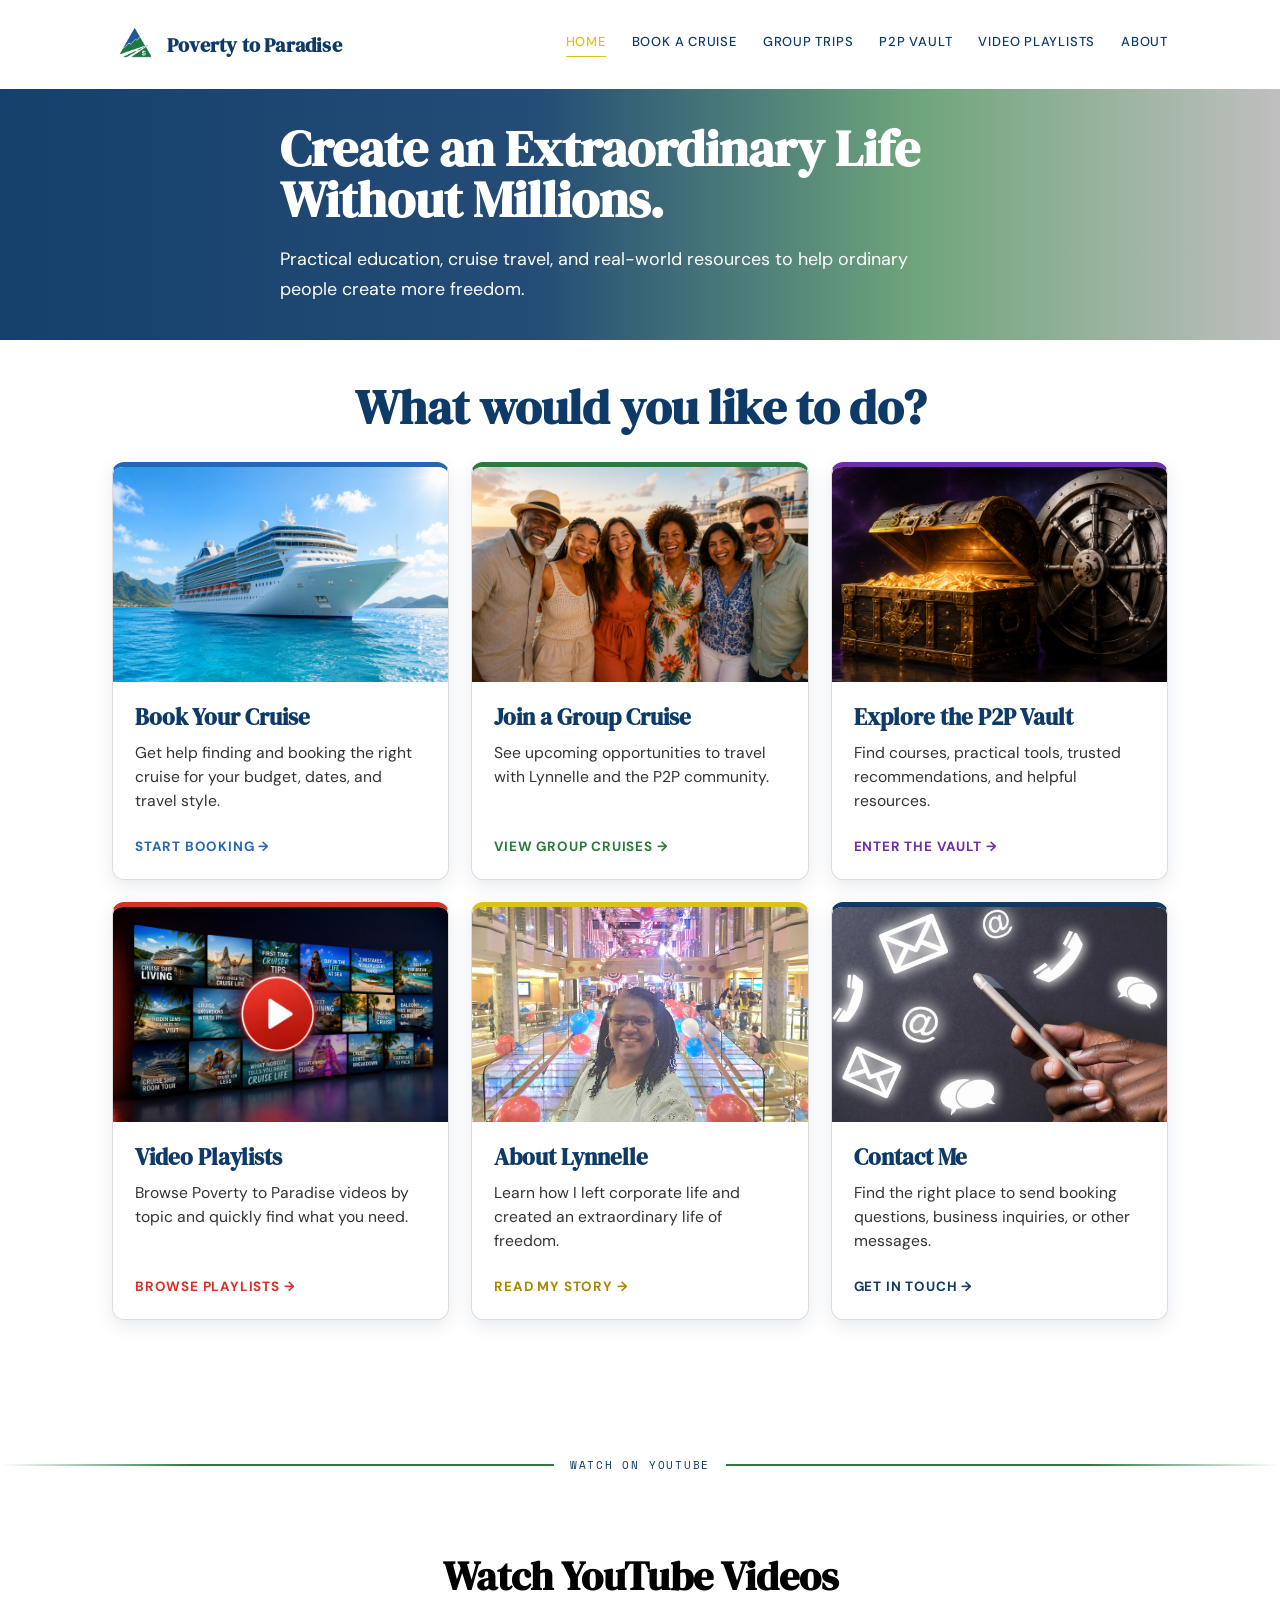
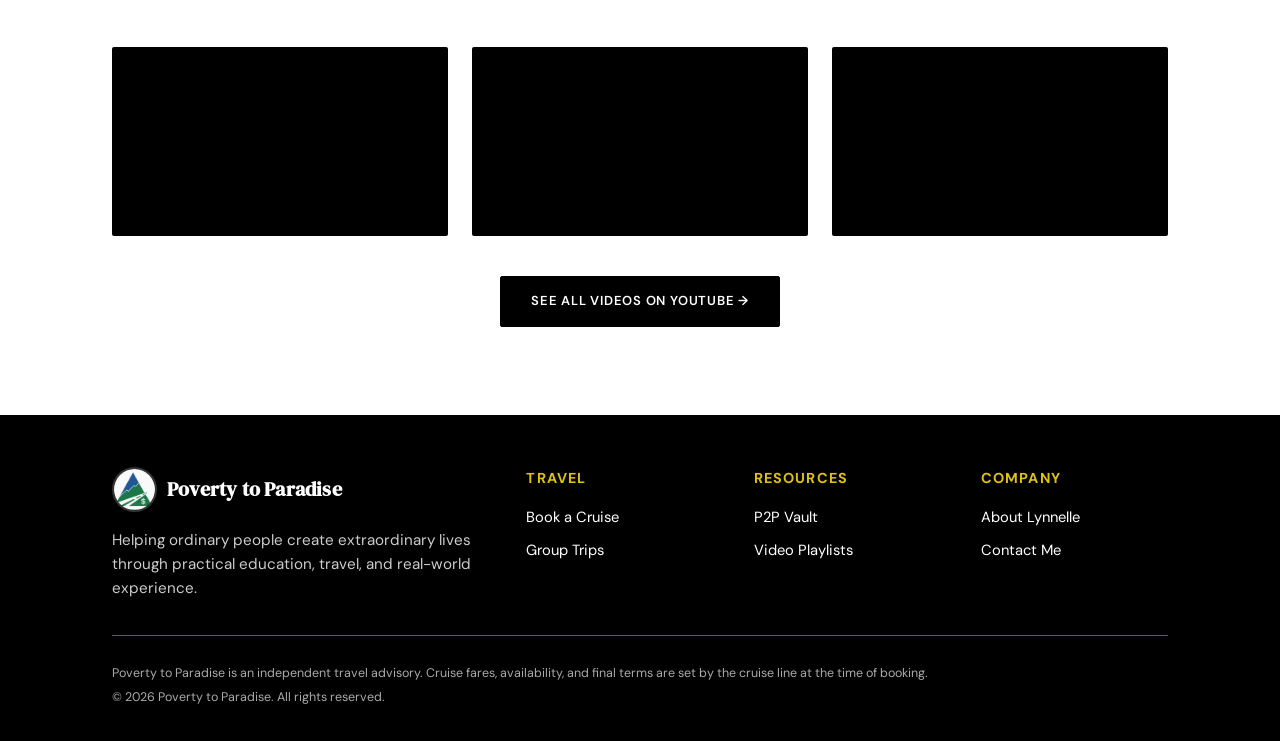
==== index.html @ ff6a83ea "Update YouTube video structure" ====
<!DOCTYPE html>
<html lang="en">
<head>
<meta charset="UTF-8">
<meta name="viewport" content="width=device-width, initial-scale=1.0">
<title>Poverty to Paradise — Create an Extraordinary Life Without Millions</title>
<meta name="description" content="Helping ordinary people create extraordinary lives through practical education, travel, and real-world experience.">
<link rel="preconnect" href="https://fonts.googleapis.com">
<link href="https://fonts.googleapis.com/css2?family=DM+Sans:ital,opsz,wght@0,9..40,300;0,9..40,400;0,9..40,500;0,9..40,600;1,9..40,400&family=DM+Serif+Display:ital@0;1&family=Space+Mono:wght@400;700&display=swap" rel="stylesheet">
<link rel="stylesheet" href="style.css">
</head>
<body>

<header class="site-header">
  <div class="wrap">
    <a href="/" class="brand">
      <img src="images/P2Plogo.png" alt="Poverty to Paradise logo" class="brand-logo">
      Poverty to Paradise
    </a>
   <nav>
  <a href="/" class="active">Home</a>
  <a href="/book-a-cruise">Book a Cruise</a>
  <a href="/group-trips">Group Trips</a>
  <a href="/vault">P2P Vault</a>
  <a href="/playlists">Video Playlists</a>
  <a href="/about">About</a>
</nav>
    <button class="nav-toggle" aria-label="Open navigation" aria-expanded="false">
      <span></span><span></span><span></span>
    </button>
  </div>
</header>

<!-- Homepage Hero -->
<section class="home-hero">

  <div class="hero-banner">
    <div class="hero-banner-overlay"></div>

    <div class="wrap hero-banner-content">
     <!-- <p class="hero-kicker">POVERTY TO PARADISE</p> -->

      <h1>Create an Extraordinary Life Without Millions.</h1>

      <p class="hero-description">
        Practical education, cruise travel, and real-world resources
        to help ordinary people create more freedom.
      </p>
    </div>
  </div>

<div class="home-options">
  <div class="wrap">

  
    <h2>What would you like to do?</h2>

    <div class="home-options-grid">

      <!-- Book Your Cruise -->
      <a href="/book-a-cruise" class="home-option-card option-book">
        <img
          src="images/book-cruise.png"
          alt="Large cruise ship sailing in bright blue water"
          class="home-option-image"
        >
        <div class="home-option-content">
          <h3>Book Your Cruise</h3>
          <p>Get help finding and booking the right cruise for your budget, dates, and travel style.</p>
          <span class="home-option-link">Start Booking →</span>
        </div>
      </a>

      <!-- Join a Group Cruise -->
      <a href="/group-trips" class="home-option-card option-group">
        <img
          src="images/group-cruise.png"
          alt="Group of travelers enjoying a cruise together"
          class="home-option-image"
        >
        <div class="home-option-content">
          <h3>Join a Group Cruise</h3>
          <p>See upcoming opportunities to travel with Lynnelle and the P2P community.</p>
          <span class="home-option-link">View Group Cruises →</span>
        </div>
      </a>

      <!-- P2P Vault -->
      <a href="/vault" class="home-option-card option-vault">
        <img
          src="images/p2p-vault.png"
          alt="Treasure chest beside a large vault door"
          class="home-option-image"
        >
        <div class="home-option-content">
          <h3>Explore the P2P Vault</h3>
          <p>Find courses, practical tools, trusted recommendations, and helpful resources.</p>
          <span class="home-option-link">Enter the Vault →</span>
        </div>
      </a>

      <!-- Video Playlists -->
      <a href="/playlists" class="home-option-card option-videos">
        <img
          src="images/video-playlists.png"
          alt="Collection of cruise and travel videos"
          class="home-option-image"
        >
        <div class="home-option-content">
          <h3>Video Playlists</h3>
          <p>Browse Poverty to Paradise videos by topic and quickly find what you need.</p>
          <span class="home-option-link">Browse Playlists →</span>
        </div>
      </a>

      <!-- About Lynnelle -->
      <a href="/about" class="home-option-card option-about">
        <img
          src="images/about-lynnelle.jpg"
          alt="Lynnelle smiling aboard a cruise ship"
          class="home-option-image"
        >
        <div class="home-option-content">
          <h3>About Lynnelle</h3>
          <p>Learn how I left corporate life and created an extraordinary life of freedom.</p>
          <span class="home-option-link">Read My Story →</span>
        </div>
      </a>

      <!-- Contact -->
      <a href="/about#contact" class="home-option-card option-contact">
        <img
          src="images/contact.png"
          alt="Person using a phone surrounded by communication symbols"
          class="home-option-image"
        >
        <div class="home-option-content">
          <h3>Contact Me</h3>
          <p>Find the right place to send booking questions, business inquiries, or other messages.</p>
          <span class="home-option-link">Get in Touch →</span>
        </div>
      </a>

    </div>
  </div>
</div>
        </a>

       

      </div>
    </div>
  </div>

</section>

<!-- Stats -->

<!-- Travel Services -->


<div class="horizon-divider" data-label="p2p vault"></div>

<!-- P2P Vault -->
 

<div class="horizon-divider" data-label="watch on youtube"></div>

<!-- YouTube Videos -->
<section>
  <div class="wrap">
    <div class="section-head" style="text-align:center; max-width:100%;">
      
      <h2>Watch YouTube Videos</h2>
    </div>
    <div class="yt-grid" id="yt-grid">
      <div class="yt-video-wrap">
  <h3>How It All Started (1st Video)</h3>
        <iframe src="https://www.youtube.com/embed/DUWYTlxdNMc" title="Poverty to Paradise — Video 1" allowfullscreen></iframe>
      </div>
      <div class="yt-video-wrap">
          <h3>Most Popular Video</h3>
        <iframe src="https://www.youtube.com/embed/P7xL4TmrkFI" title="Poverty to Paradise — Video 2" allowfullscreen></iframe>
      </div>
      <div class="yt-video-wrap">
          <h3>Mostr Recent Video</h3>
        <iframe src="https://www.youtube.com/embed/4fsnnTHimew" title="Poverty to Paradise — Video 3" allowfullscreen></iframe>
      </div>
    </div>
    <div style="text-align:center;">
      <a href="https://www.youtube.com/@PovertyToParadise" class="btn btn-dark" target="_blank" rel="noopener">See All Videos on YouTube →</a>
    </div>
  </div>
</section>


<footer class="site-footer">
  <div class="wrap">

    <div class="footer-grid">

      <div class="footer-brand">
        <a href="/" class="brand">
        <img src="images/White-backgroundP2Plogo.png"
            alt="Poverty to Paradise logo"
            class="brand-logo"
          >
          Poverty to Paradise
        </a>

        <p>
          Helping ordinary people create extraordinary lives through practical
          education, travel, and real-world experience.
        </p>
      </div>

      <div class="footer-column">
        <h3>Travel</h3>
        <a href="/book-a-cruise">Book a Cruise</a>
        <a href="/group-trips">Group Trips</a>
      </div>

      <div class="footer-column">
        <h3>Resources</h3>
        <a href="/vault">P2P Vault</a>
        <a href="/playlists">Video Playlists</a>
      </div>

      <div class="footer-column">
        <h3>Company</h3>
        <a href="/about">About Lynnelle</a>
        <a href="/about#contact">Contact Me</a>
      </div>

    </div>

    <div class="footer-bottom">
      <p>
        Poverty to Paradise is an independent travel advisory. Cruise fares,
        availability, and final terms are set by the cruise line at the time of booking.
      </p>

      <p>© 2026 Poverty to Paradise. All rights reserved.</p>
    </div>

  </div>
</footer>

<script>
// Load two featured videos and the most recent video
(function(){
  var grid = document.getElementById('yt-grid');
  if (!grid) return;

  fetch('/api/latest-videos')
    .then(function(r){ return r.json(); })
    .then(function(data){
      if (!data.videoIds || !data.videoIds.length) return;

      var latestVideo = data.videoIds[0];

      grid.innerHTML =
        '<div class="yt-video-wrap">' +
          '<iframe src="https://www.youtube.com/embed/P7xL4TmrkFI" title="How It All Started" allowfullscreen></iframe>' +
        '</div>' +

        '<div class="yt-video-wrap">' +
          '<iframe src="https://www.youtube.com/embed/Dkv3i4Ch71U" title="Most Watched Video" allowfullscreen></iframe>' +
        '</div>' +

        '<div class="yt-video-wrap">' +
          '<iframe src="https://www.youtube.com/embed/' + latestVideo + '" title="Most Recent Video" allowfullscreen></iframe>' +
        '</div>';
    })
    .catch(function(){});
})();

(function(){
  var btn = document.querySelector('.nav-toggle');
  var nav = document.querySelector('.site-header nav');
  if (!btn || !nav) return;
  btn.addEventListener('click', function(){
    var open = nav.classList.toggle('open');
    btn.classList.toggle('open', open);
    btn.setAttribute('aria-expanded', String(open));
  });
  document.addEventListener('click', function(e){
    if (nav.classList.contains('open') && !e.target.closest('.site-header')) {
      nav.classList.remove('open');
      btn.classList.remove('open');
      btn.setAttribute('aria-expanded', 'false');
    }
  });
})();
</script>
</body>
</html>
---- style.css ----
/* ============================================
   POVERTY TO PARADISE — design system v3
   Green primary · Navy secondary · Gold accent
   Official palette: #2A7A3B · #0E3A68 · #DDC018
   ============================================ */

:root {
  --white: #ffffff;
  --black: #000000;
  --black-soft: #111111;

  --green: #2A7A3B;
  --green-deep: #1e5c2c;
  --green-light: #3d9e52;
  --green-pale: #eef6f0;

  --navy: #0E3A68;
  --navy-deep: #0a2d52;
  --navy-light: #1a5298;

  --gold: #DDC018;
  --gold-deep: #b8a012;
  --gold-light: #e8d040;
  --gold-pale: #faf5cc;

  --ink: #111111;
  --ink-soft: #505050;
  --line: #dde5dd;
  --paper: #f7faf7;

  --font-display: "DM Serif Display", Georgia, serif;
  --font-body: "DM Sans", "Segoe UI", sans-serif;
  --font-mono: "Space Mono", "Courier New", monospace;

  --max-width: 1120px;
}

* { box-sizing: border-box; }
html { scroll-behavior: smooth; }

body {
  margin: 0;
  font-family: var(--font-body);
  color: var(--ink);
  background: var(--white);
  line-height: 1.6;
  -webkit-font-smoothing: antialiased;
}

img { max-width: 100%; display: block; }
a { color: inherit; }

.wrap {
  max-width: var(--max-width);
  margin: 0 auto;
  padding: 0 32px;
}

/* ---------- header ---------- */

.site-header {
  position: absolute;
  top: 0; left: 0; right: 0;
  z-index: 20;
  padding: 22px 0;
}

.site-header .wrap {
  display: flex;
  align-items: center;
  justify-content: space-between;
}

.brand {
  font-family: var(--font-display);
  font-weight: 600;
  font-size: 20px;
  color: var(--white);
  letter-spacing: 0.01em;
  text-decoration: none;
  display: flex;
  align-items: center;
  gap: 10px;
}

.brand-logo {
  width: 45px;
  height: 45px;
  border-radius: 50%;
  object-fit: cover;
  border: 2px solid rgba(255,255,255,0.4);
  flex-shrink: 0;
}

.site-header.on-light { position: static; background: var(--white); border-bottom: 1px solid var(--line); }
.site-header.on-light .brand { color: var(--black); }
.site-header.on-light .brand-logo { border-color: var(--line); }
.site-header.on-light nav a { color: var(--black); }

nav { display: flex; gap: 26px; }

nav a {
  color: var(--white);
  text-decoration: none;
  font-size: 13px;
  letter-spacing: 0.06em;
  text-transform: uppercase;
  font-weight: 500;
  padding-bottom: 4px;
  border-bottom: 1px solid transparent;
  transition: border-color 0.2s ease, color 0.2s ease;
}

nav a:hover, nav a.active { border-color: var(--gold); color: var(--gold); }
.site-header.on-light nav a:hover,
.site-header.on-light nav a.active { color: var(--green); border-color: var(--green); }

/* ---------- hero ---------- */

.hero {
  position: relative;
  min-height: 640px;
  display: flex;
  align-items: flex-end;
  overflow: hidden;
  padding-top: 140px;
  padding-bottom: 80px;
  background-size: cover;
  background-position: center;
}

.hero.short { min-height: 420px; padding-bottom: 60px; }

.hero::before {
  content: "";
  position: absolute;
  inset: 0;
  background: linear-gradient(180deg, rgba(14,58,104,0.55) 0%, rgba(14,58,104,0.25) 40%, rgba(0,0,0,0.84) 100%);
}

.hero-content {
  position: relative;
  z-index: 2;
  max-width: 700px;
}

.eyebrow {
  font-family: var(--font-mono);
  font-size: 12px;
  letter-spacing: 0.18em;
  text-transform: uppercase;
  color: var(--gold);
  margin: 0 0 18px;
}

.hero h1 {
  font-family: var(--font-display);
  font-size: clamp(36px, 5.4vw, 60px);
  line-height: 1.05;
  color: var(--white);
  margin: 0 0 22px;
  font-weight: 600;
}

.hero p.lede {
  font-size: 18px;
  color: rgba(255,255,255,0.88);
  max-width: 540px;
  margin: 0 0 34px;
}

.hero-actions { display: flex; gap: 16px; flex-wrap: wrap; }

/* ---------- horizon divider ---------- */

.horizon-divider {
  position: relative;
  height: 1px;
  background: linear-gradient(90deg, transparent, var(--green) 15%, var(--green) 85%, transparent);
}

.horizon-divider::after {
  content: attr(data-label);
  position: absolute;
  left: 50%;
  top: 50%;
  transform: translate(-50%, -50%);
  background: var(--white);
  padding: 0 16px;
  font-family: var(--font-mono);
  font-size: 11px;
  letter-spacing: 0.16em;
  text-transform: uppercase;
  color: var(--navy);
  white-space: nowrap;
}

/* ---------- buttons ---------- */

.btn {
  display: inline-flex;
  align-items: center;
  gap: 8px;
  padding: 14px 30px;
  border-radius: 2px;
  font-size: 13px;
  font-weight: 600;
  letter-spacing: 0.06em;
  text-transform: uppercase;
  text-decoration: none;
  border: 1px solid transparent;
  cursor: pointer;
  transition: transform 0.15s ease, background 0.15s ease, color 0.15s ease, border-color 0.15s ease;
  font-family: var(--font-body);
}

.btn-primary { background: var(--green); color: var(--white); border-color: var(--green); }
.btn-primary:hover { background: var(--green-light); border-color: var(--green-light); transform: translateY(-1px); }

.btn-gold { background: var(--gold); color: var(--black); border-color: var(--gold); }
.btn-gold:hover { background: var(--gold-light); border-color: var(--gold-light); transform: translateY(-1px); }

.btn-navy { background: var(--navy); color: var(--white); border-color: var(--navy); }
.btn-navy:hover { background: var(--navy-light); border-color: var(--navy-light); transform: translateY(-1px); }

.btn-ghost { background: transparent; color: var(--white); border-color: rgba(255,255,255,0.5); }
.btn-ghost:hover { border-color: var(--gold); color: var(--gold); }

.btn-outline-white { background: transparent; color: var(--white); border-color: rgba(255,255,255,0.6); }
.btn-outline-white:hover { background: var(--white); color: var(--navy); }

.btn-dark { background: var(--black); color: var(--white); border-color: var(--black); }
.btn-dark:hover { background: var(--green); color: var(--white); border-color: var(--green); }

/* ---------- log strip (stats) ---------- */

.logstrip { background: var(--black); }

.logstrip .wrap {
  display: grid;
  grid-template-columns: repeat(3, 1fr);
  gap: 24px;
  padding: 36px 32px;
}

.logstat { text-align: left; border-left: 2px solid rgba(221,192,24,0.4); padding-left: 20px; }

.logstat .num {
  font-family: var(--font-mono);
  font-size: clamp(24px, 3.2vw, 34px);
  color: var(--gold);
  display: block;
}

.logstat .label {
  font-family: var(--font-mono);
  font-size: 11px;
  letter-spacing: 0.1em;
  text-transform: uppercase;
  color: rgba(255,255,255,0.6);
}

@media (max-width: 720px) {
  .logstrip .wrap { grid-template-columns: 1fr; }
}

/* ---------- sections ---------- */

section { padding: 88px 0; }
.section-narrow { max-width: 760px; margin: 0 auto; }
.section-head { max-width: 620px; margin-bottom: 48px; }

.section-label {
  font-family: var(--font-mono);
  font-size: 12px;
  letter-spacing: 0.16em;
  text-transform: uppercase;
  color: var(--navy);
  margin: 0 0 14px;
}

h2 {
  font-family: var(--font-display);
  font-size: clamp(28px, 4vw, 40px);
  color: var(--black);
  margin: 0 0 16px;
  line-height: 1.12;
  font-weight: 600;
}

h3 {
  font-family: var(--font-display);
  font-size: 21px;
  color: var(--black);
  margin: 0 0 10px;
  font-weight: 600;
}

p { margin: 0 0 16px; color: var(--ink-soft); }

/* ---------- photo + text split ---------- */

.split {
  display: grid;
  grid-template-columns: 1fr 1fr;
  gap: 56px;
  align-items: center;
}

.split img {
  width: 100%;
  height: 420px;
  object-fit: cover;
  border-radius: 2px;
}

.split.reverse .split-media { order: 2; }
.split.reverse .split-text { order: 1; }

@media (max-width: 860px) {
  .split { grid-template-columns: 1fr; }
  .split.reverse .split-media,
  .split.reverse .split-text { order: unset; }
  .split img { height: 280px; }
}

/* ---------- process steps ---------- */

.steps {
  display: grid;
  grid-template-columns: repeat(3, 1fr);
  gap: 40px;
}

.step { position: relative; padding-top: 8px; border-top: 2px solid var(--green); }

.step .step-num {
  font-family: var(--font-mono);
  font-size: 13px;
  color: var(--navy);
  display: block;
  margin-bottom: 14px;
}

@media (max-width: 860px) {
  .steps { grid-template-columns: 1fr; }
}

/* ---------- cards ---------- */

.card-grid {
  display: grid;
  grid-template-columns: repeat(3, 1fr);
  gap: 28px;
}

.card {
  background: var(--paper);
  border: 1px solid var(--line);
  border-top: 2px solid var(--green);
  border-radius: 2px;
  padding: 32px 28px;
}

.card .tag {
  font-family: var(--font-mono);
  font-size: 11px;
  letter-spacing: 0.1em;
  text-transform: uppercase;
  color: var(--navy);
  display: inline-block;
  margin-bottom: 12px;
}

@media (max-width: 860px) {
  .card-grid { grid-template-columns: 1fr; }
}

/* ---------- service cards (Travel Services) ---------- */

.service-grid {
  display: grid;
  grid-template-columns: 1fr 1fr;
  gap: 24px;
  margin-top: 40px;
}

.service-card {
  border-radius: 2px;
  overflow: hidden;
  background: var(--navy);
  display: flex;
  flex-direction: column;
  text-decoration: none;
  color: var(--white);
  transition: transform 0.2s ease, box-shadow 0.2s ease;
  border-top: 3px solid var(--gold);
}

.service-card:hover { transform: translateY(-3px); box-shadow: 0 12px 32px rgba(14,58,104,0.25); }

.service-card-body {
  padding: 36px 32px 40px;
  flex: 1;
  display: flex;
  flex-direction: column;
}

.service-card .s-tag {
  font-family: var(--font-mono);
  font-size: 11px;
  letter-spacing: 0.14em;
  text-transform: uppercase;
  color: var(--gold);
  margin-bottom: 14px;
  display: block;
}

.service-card h3 {
  font-family: var(--font-display);
  font-size: 28px;
  color: var(--white);
  margin: 0 0 14px;
}

.service-card p {
  color: rgba(255,255,255,0.75);
  font-size: 15px;
  margin: 0 0 28px;
  flex: 1;
}

.service-card .btn { align-self: flex-start; }

@media (max-width: 720px) {
  .service-grid { grid-template-columns: 1fr; }
}

/* ---------- vault section ---------- */

.vault-section { background: var(--navy); }
.vault-section h2 { color: var(--white); }
.vault-section > .wrap > p { color: rgba(255,255,255,0.75); }
.vault-section .section-label { color: var(--gold); }

.vault-logo-wrap {
  display: flex;
  align-items: center;
  gap: 20px;
  margin-bottom: 20px;
}

.vault-logo {
  width: 80px;
  height: 80px;
  border-radius: 50%;
  object-fit: cover;
  flex-shrink: 0;
}

.vault-grid {
  display: grid;
  grid-template-columns: repeat(4, 1fr);
  gap: 16px;
  margin-top: 48px;
}

.vault-item {
  background: rgba(255,255,255,0.06);
  border: 1px solid rgba(255,255,255,0.12);
  border-top: 2px solid var(--gold);
  border-radius: 2px;
  padding: 24px 20px;
  text-decoration: none;
  color: var(--white);
  transition: background 0.2s ease, transform 0.2s ease;
  display: block;
}

.vault-item:hover {
  background: rgba(255,255,255,0.11);
  transform: translateY(-2px);
}

.vault-item .v-icon {
  font-size: 22px;
  margin-bottom: 12px;
  display: block;
}

.vault-item .v-type {
  font-family: var(--font-mono);
  font-size: 10px;
  letter-spacing: 0.12em;
  text-transform: uppercase;
  color: var(--gold);
  display: block;
  margin-bottom: 6px;
}

.vault-item .v-title {
  font-family: var(--font-display);
  font-size: 16px;
  color: var(--white);
  line-height: 1.25;
  display: block;
}

@media (max-width: 860px) { .vault-grid { grid-template-columns: repeat(2, 1fr); } }

/* ---------- site index ---------- */

.site-index-grid {
  display: grid;
  grid-template-columns: repeat(3, 1fr);
  gap: 20px;
}

.site-index-item {
  padding: 24px;
  border: 1px solid var(--line);
  border-left: 3px solid var(--green);
  border-radius: 2px;
  text-decoration: none;
  color: inherit;
  background: var(--white);
  transition: border-left-color 0.2s ease, transform 0.15s ease, box-shadow 0.15s ease;
  display: block;
}

.site-index-item:hover {
  border-left-color: var(--navy);
  transform: translateX(3px);
  box-shadow: 0 4px 16px rgba(0,0,0,0.07);
}

.site-index-item .si-label {
  font-family: var(--font-mono);
  font-size: 10px;
  letter-spacing: 0.14em;
  text-transform: uppercase;
  color: var(--navy);
  display: block;
  margin-bottom: 6px;
}

.site-index-item h3 {
  font-size: 18px;
  margin: 0 0 8px;
  color: var(--black);
}

.site-index-item p {
  font-size: 13px;
  color: var(--ink-soft);
  margin: 0;
  line-height: 1.5;
}

@media (max-width: 860px) { .site-index-grid { grid-template-columns: 1fr 1fr; } }
@media (max-width: 560px) { .site-index-grid { grid-template-columns: 1fr; } }

/* ---------- photo card grid (group trips) ---------- */

.photo-grid {
  display: grid;
  grid-template-columns: repeat(3, 1fr);
  gap: 20px;
}

.photo-card {
  position: relative;
  border-radius: 2px;
  overflow: hidden;
  aspect-ratio: 4/5;
}

.photo-card img { width: 100%; height: 100%; object-fit: cover; }

.photo-card .cap {
  position: absolute; left: 0; right: 0; bottom: 0;
  background: linear-gradient(180deg, transparent, rgba(0,0,0,0.85));
  color: var(--white);
  padding: 40px 18px 16px;
  font-family: var(--font-mono);
  font-size: 12px;
  letter-spacing: 0.05em;
}

@media (max-width: 860px) { .photo-grid { grid-template-columns: 1fr 1fr; } }
@media (max-width: 560px) { .photo-grid { grid-template-columns: 1fr; } }

/* ---------- band (dark navy section) ---------- */

.band { background: var(--navy); color: var(--white); }
.band h2 { color: var(--white); }
.band p { color: rgba(255,255,255,0.75); }
.band .section-label { color: var(--gold); }

/* ---------- form ---------- */

.form-panel {
  background: var(--paper);
  border: 1px solid var(--line);
  border-top: 2px solid var(--green);
  border-radius: 2px;
  padding: 40px;
}

.form-embed {
  width: 100%;
  min-height: 900px;
  border: none;
  border-radius: 2px;
  background: #fff;
}

.form-note {
  font-family: var(--font-mono);
  font-size: 12px;
  color: var(--ink-soft);
  background: var(--white);
  border: 1px dashed var(--line);
  padding: 16px 18px;
  border-radius: 2px;
}

/* ---------- footer ---------- */

footer { background: var(--black); color: rgba(255,255,255,0.7); padding: 56px 0 32px; }

footer .foot-top {
  display: flex;
  justify-content: space-between;
  flex-wrap: wrap;
  gap: 32px;
  padding-bottom: 32px;
  border-bottom: 1px solid rgba(42,122,59,0.35);
  margin-bottom: 24px;
}

footer .brand { color: var(--white); margin-bottom: 8px; }
footer .brand-logo { border-color: rgba(255,255,255,0.2); }
footer nav { flex-wrap: wrap; }
footer nav a { color: rgba(255,255,255,0.7); }
footer nav a:hover { color: var(--gold); border-color: transparent; }

.fine-print { font-size: 12px; color: rgba(255,255,255,0.4); line-height: 1.7; }

.disclosure {
  font-family: var(--font-mono);
  font-size: 11px;
  letter-spacing: 0.02em;
  color: rgba(255,255,255,0.5);
  max-width: 640px;
}

/* ---------- trip photo cards ---------- */

.trip-cards-grid {
  display: grid;
  grid-template-columns: repeat(3, 1fr);
  gap: 24px;
}

.trip-card {
  border: 1px solid var(--line);
  border-radius: 2px;
  overflow: hidden;
  background: var(--white);
  display: flex;
  flex-direction: column;
}

.trip-card-photo { position: relative; }
.trip-card-photo img { width: 100%; height: auto; display: block; }

.trip-num-badge {
  position: absolute;
  top: 12px; left: 12px;
  width: 30px; height: 30px;
  border-radius: 50%;
  background: var(--gold);
  color: var(--black);
  font-family: var(--font-mono);
  font-weight: 700;
  font-size: 13px;
  display: flex;
  align-items: center;
  justify-content: center;
}

.trip-card-body {
  padding: 20px 20px 24px;
  flex: 1;
  display: flex;
  flex-direction: column;
  align-items: flex-start;
}

.trip-card-body .trip-label {
  font-family: var(--font-mono);
  font-size: 10px;
  letter-spacing: 0.12em;
  text-transform: uppercase;
  color: var(--navy);
  margin-bottom: 4px;
}

.trip-card-body h3 { font-size: 17px; margin: 0 0 6px; color: var(--black); }
.trip-card-body .trip-detail { font-size: 13px; color: var(--ink-soft); margin: 0 0 4px; }
.trip-card-body .trip-tag {
  font-family: var(--font-display);
  font-style: italic;
  font-size: 14px;
  color: var(--green);
  margin: 8px 0 0;
}
.trip-card-body .btn { margin-top: auto; padding-top: 16px; }

@media (max-width: 1000px) { .trip-cards-grid { grid-template-columns: repeat(2, 1fr); } }
@media (max-width: 600px) { .trip-cards-grid { grid-template-columns: 1fr; } }

/* ---------- youtube grid ---------- */

.yt-grid {
  display: grid;
  grid-template-columns: repeat(3, 1fr);
  gap: 24px;
  margin-bottom: 40px;
}

.yt-video-wrap {
  position: relative;
  aspect-ratio: 16/9;
  border-radius: 2px;
  overflow: hidden;
  background: var(--black);
}

.yt-video-wrap iframe {
  position: absolute;
  inset: 0;
  width: 100%;
  height: 100%;
  border: none;
}

@media (max-width: 860px) { .yt-grid { grid-template-columns: 1fr; } }

/* ---------- departure cards ---------- */

.departures-grid {
  display: grid;
  grid-template-columns: repeat(5, 1fr);
  gap: 18px;
}

.departure-card {
  border: 1px solid var(--line);
  border-radius: 2px;
  overflow: hidden;
  background: var(--white);
  display: flex;
  flex-direction: column;
}

.dep-badge {
  display: flex;
  align-items: center;
  gap: 10px;
  background: var(--navy);
  color: var(--white);
  padding: 10px 14px;
  font-family: var(--font-mono);
  font-size: 11px;
  letter-spacing: 0.04em;
}

.dep-badge .dep-num {
  width: 22px; height: 22px;
  border-radius: 50%;
  background: var(--gold);
  color: var(--black);
  display: flex; align-items: center; justify-content: center;
  font-weight: 700;
  flex-shrink: 0;
}

.dep-body { padding: 18px; flex: 1; display: flex; flex-direction: column; }
.dep-line { font-family: var(--font-mono); font-size: 10px; letter-spacing: 0.08em; text-transform: uppercase; color: var(--green); margin-bottom: 4px; }
.dep-ship { font-family: var(--font-display); font-weight: 600; font-size: 17px; color: var(--black); line-height: 1.2; margin-bottom: 12px; }
.dep-port { font-size: 12px; color: var(--ink-soft); margin-bottom: 10px; }
.dep-tag { font-family: var(--font-display); font-style: italic; font-size: 14px; color: var(--green); margin-bottom: 10px; }
.dep-days { margin-top: auto; font-family: var(--font-mono); font-size: 11px; color: var(--black); border-top: 1px solid var(--line); padding-top: 10px; }

@media (max-width: 1000px) { .departures-grid { grid-template-columns: repeat(3, 1fr); } }
@media (max-width: 640px) { .departures-grid { grid-template-columns: 1fr 1fr; } }
@media (max-width: 420px) { .departures-grid { grid-template-columns: 1fr; } }

.price-banner {
  background: var(--navy);
  color: var(--white);
  text-align: center;
  padding: 18px 24px;
  border-radius: 2px;
  font-family: var(--font-mono);
  font-size: 13px;
  letter-spacing: 0.04em;
  margin-top: 24px;
}
.price-banner .amt { color: var(--gold); font-weight: 700; }
.price-banner .fine { display: block; font-size: 10px; color: rgba(255,255,255,0.55); margin-top: 4px; }

/* ---------- about photo ---------- */

.split .about-photo {
  width: 100%;
  height: auto;
  object-fit: unset;
  border-radius: 2px;
}

/* ---------- contact ---------- */

.contact-grid { display: grid; grid-template-columns: 1.1fr 0.9fr; gap: 48px; align-items: start; }
@media (max-width: 860px) { .contact-grid { grid-template-columns: 1fr; } }

.contact-detail { display: flex; gap: 14px; padding: 16px 0; border-bottom: 1px solid var(--line); }
.contact-detail .k {
  font-family: var(--font-mono);
  font-size: 11px;
  letter-spacing: 0.1em;
  text-transform: uppercase;
  color: var(--navy);
  min-width: 110px;
}

/* ---------- playlist cards ---------- */

.playlist-category {
  font-family: var(--font-mono);
  font-size: 11px;
  letter-spacing: 0.14em;
  text-transform: uppercase;
  color: var(--gold);
  margin: 40px 0 14px;
  padding-top: 32px;
  border-top: 1px solid rgba(255,255,255,0.12);
}

.playlist-grid {
  display: grid;
  grid-template-columns: repeat(3, 1fr);
  gap: 10px;
}

.playlist-card {
  display: flex;
  align-items: center;
  justify-content: space-between;
  gap: 12px;
  background: rgba(255,255,255,0.06);
  border: 1px solid rgba(255,255,255,0.1);
  border-radius: 2px;
  padding: 14px 18px;
  text-decoration: none;
  color: var(--white);
  font-size: 14px;
  line-height: 1.3;
  transition: background 0.2s ease, border-color 0.2s ease;
}

.playlist-card:hover { background: rgba(255,255,255,0.12); border-color: rgba(221,192,24,0.4); }

.playlist-card .pl-count {
  font-family: var(--font-mono);
  font-size: 10px;
  color: var(--gold);
  white-space: nowrap;
  flex-shrink: 0;
}

@media (max-width: 860px) { .playlist-grid { grid-template-columns: 1fr 1fr; } }
@media (max-width: 560px) { .playlist-grid { grid-template-columns: 1fr; } }

/* ============================================
   MOBILE NAVIGATION
   ============================================ */

.nav-toggle {
  display: none;
  background: none;
  border: none;
  cursor: pointer;
  padding: 6px 4px;
  color: var(--white);
  line-height: 1;
}

.site-header.on-light .nav-toggle { color: var(--black); }

.nav-toggle span {
  display: block;
  width: 22px;
  height: 2px;
  background: currentColor;
  margin: 5px 0;
  transition: transform 0.25s ease, opacity 0.2s ease;
}

.nav-toggle.open span:nth-child(1) { transform: translateY(7px) rotate(45deg); }
.nav-toggle.open span:nth-child(2) { opacity: 0; }
.nav-toggle.open span:nth-child(3) { transform: translateY(-7px) rotate(-45deg); }

@media (max-width: 680px) {
  .nav-toggle { display: block; }
  .site-header .wrap { position: relative; }

  nav {
    display: none;
    position: absolute;
    top: 100%;
    left: 0;
    right: 0;
    flex-direction: column;
    gap: 0;
    background: rgba(14,58,104,0.97);
    padding: 8px 0 16px;
    z-index: 30;
  }

  nav.open { display: flex; }
  nav a { padding: 14px 24px; font-size: 15px; letter-spacing: 0.04em; border-bottom: none; }

  .wrap { padding: 0 20px; }
  section { padding: 56px 0; }
  .hero { padding-top: 100px; padding-bottom: 56px; }
  .logstrip .wrap { padding: 28px 20px; }
  .section-head { margin-bottom: 32px; }
  .form-panel { padding: 24px 20px; }
  footer { padding: 44px 0 24px; }
  footer nav { gap: 16px; }
  .vault-grid { grid-template-columns: 1fr 1fr; }
  .service-grid { grid-template-columns: 1fr; }
}

@media (max-width: 480px) {
  .hero-actions { flex-direction: column; align-items: flex-start; }
  .hero-actions .btn { width: 100%; justify-content: center; }
  .vault-grid { grid-template-columns: 1fr; }
  .site-index-grid { grid-template-columns: 1fr; }
}

/* ==================================================
   FUNCTION-FIRST HOMEPAGE HERO
   ================================================== */

.home-hero {
  background: #ffffff;
}

/* Short cruise banner */

.hero-banner {
  position: relative;
  min-height: 200px;
  display: flex;
  align-items: center;
  background-image:
    url("https://images.unsplash.com/photo-1554254648-2d58a1bc3fd5?q=80&w=2000&auto=format&fit=crop");
  background-size: cover;
  background-position: center 58%;
  overflow: hidden;
}

.hero-banner-overlay {
  position: absolute;
  inset: 0;
  background:
    linear-gradient(
      90deg,
      rgba(14, 58, 104, 0.97) 0%,
      rgba(14, 58, 104, 0.91) 42%,
      rgba(42, 122, 59, 0.67) 72%,
      rgba(0, 0, 0, 0.25) 100%
    );
}

.hero-banner-content {
  position: relative;
  z-index: 2;
  padding-top: 35px;
  padding-bottom: 35px;
}

.hero-kicker {
  margin: 0 0 12px;
  color: #DDC018;
  font-family: "Space Mono", monospace;
  font-size: 0.78rem;
  font-weight: 700;
  letter-spacing: 0.2em;
}

.hero-banner h1 {
  max-width: 720px;
  margin: 0;
  color: #ffffff;
  font-family: "DM Serif Display", serif;
  font-size: clamp(2.2rem, 4vw, 3.6rem);
  line-height: 1;
}

.hero-description {
  max-width: 660px;
  margin: 20px 0 0;
  color: #ffffff;
  font-size: 1.12rem;
  line-height: 1.65;
}

/* Clear visitor pathways */

.hero-pathways {
  padding: 38px 0 52px;
  background: #ffffff;
  border-bottom: 7px solid #DDC018;
}

.hero-pathways h2 {
  margin: 0 0 24px;
  color: #0E3A68;
  font-family: "DM Sans", sans-serif;
  font-size: 1.65rem;
  font-weight: 700;
  text-align: center;
}

.hero-pathway-grid {
  display: grid;
  grid-template-columns: repeat(3, 1fr);
  gap: 18px;
}

.hero-pathway-card {
  display: flex;
  gap: 18px;
  min-height: 185px;
  padding: 26px;
  color: #000000;
  text-decoration: none;
  background: #ffffff;
  border: 2px solid #0E3A68;
  border-top: 7px solid #2A7A3B;
  transition:
    transform 0.2s ease,
    box-shadow 0.2s ease,
    border-color 0.2s ease;
}

.hero-pathway-card:hover {
  transform: translateY(-4px);
  border-color: #2A7A3B;
  box-shadow: 0 12px 28px rgba(14, 58, 104, 0.16);
}

.pathway-number {
  color: #DDC018;
  font-family: "Space Mono", monospace;
  font-size: 1rem;
  font-weight: 700;
}

.hero-pathway-card h3 {
  margin: 0 0 9px;
  color: #0E3A68;
  font-family: "DM Sans", sans-serif;
  font-size: 1.25rem;
  font-weight: 700;
}

.hero-pathway-card p {
  margin: 0 0 18px;
  color: #333333;
  font-size: 0.96rem;
  line-height: 1.55;
}

.pathway-link {
  color: #2A7A3B;
  font-size: 0.85rem;
  font-weight: 700;
  letter-spacing: 0.04em;
  text-transform: uppercase;
}

/* Mobile */

@media (max-width: 850px) {
  .hero-banner {
    min-height: 310px;
    background-position: 62% center;
  }

  .hero-banner-overlay {
    background: rgba(14, 58, 104, 0.9);
  }

  .hero-banner-content {
    padding-top: 52px;
    padding-bottom: 52px;
  }

  .hero-pathway-grid {
    grid-template-columns: 1fr;
  }

  .hero-pathway-card {
    min-height: auto;
  }
}

@media (max-width: 520px) {
  .hero-banner {
    min-height: 290px;
  }

  .hero-banner h1 {
    font-size: 2.45rem;
  }

  .hero-description {
    font-size: 1rem;
  }

  .hero-pathways {
    padding: 30px 0 40px;
  }

  .hero-pathways h2 {
    font-size: 1.4rem;
  }
}

/* Keep homepage navigation visible on white header */

.site-header {
  background: #ffffff;
}

.site-header .brand {
  color: #0E3A68;
}

.site-header nav a {
  color: #0E3A68;
}

.site-header nav a:hover,
.site-header nav a.active {
  color: #DDC018;
}

.site-header nav a.active::after {
  background: #DDC018;
}

/* ==================================================
   HOMEPAGE OPTIONS GRID
   ================================================== */

.home-options {
  padding: 42px 0 56px;
  background: #ffffff;
}

.options-label {
  margin: 0 0 8px;
  color: #2A7A3B;
  font-family: "Space Mono", monospace;
  font-size: 0.76rem;
  font-weight: 700;
  letter-spacing: 0.18em;
  text-align: center;
}

.home-options h2 {
  margin: 0 0 30px;
  color: #0E3A68;
  font-family: "DM Serif Display", serif;
  font-size: clamp(2rem, 4vw, 3rem);
  line-height: 1.05;
  text-align: center;
}

.home-options-grid {
  display: grid;
  grid-template-columns: repeat(3, 1fr);
  gap: 22px;
}

.home-option-card {
  display: flex;
  flex-direction: column;
  overflow: hidden;
  color: #000000;
  text-decoration: none;
  background: #ffffff;
  border: 1px solid #dddddd;
  border-radius: 12px;
  box-shadow: 0 6px 18px rgba(14, 58, 104, 0.1);
  transition:
    transform 0.2s ease,
    box-shadow 0.2s ease;
}

.home-option-card:hover {
  transform: translateY(-5px);
  box-shadow: 0 14px 30px rgba(14, 58, 104, 0.17);
}

.home-option-image {
  width: 100%;
  height: 215px;
  display: block;
  object-fit: cover;
}

.home-option-content {
  display: flex;
  flex: 1;
  flex-direction: column;
  padding: 22px;
}

.home-option-content h3 {
  margin: 0 0 10px;
  color: #0E3A68;
  font-family: "DM Serif Display", serif;
  font-size: 1.45rem;
  line-height: 1.15;
}

.home-option-content p {
  margin: 0 0 22px;
  color: #333333;
  font-size: 0.98rem;
  line-height: 1.55;
}

.home-option-link {
  margin-top: auto;
  font-size: 0.84rem;
  font-weight: 700;
  letter-spacing: 0.06em;
  text-transform: uppercase;
}

/* Individual card colors */

.option-book {
  border-top: 5px solid #2468B4;
}

.option-book .home-option-link {
  color: #2468B4;
}

.option-group {
  border-top: 5px solid #2A7A3B;
}

.option-group .home-option-link {
  color: #2A7A3B;
}

.option-vault {
  border-top: 5px solid #6F2DA8;
}

.option-vault .home-option-link {
  color: #6F2DA8;
}

.option-videos {
  border-top: 5px solid #D93025;
}

.option-videos .home-option-link {
  color: #D93025;
}

.option-about {
  border-top: 5px solid #DDC018;
}

.option-about .home-option-link {
  color: #A88700;
}

.option-contact {
  border-top: 5px solid #0E3A68;
}

.option-contact .home-option-link {
  color: #0E3A68;
}

/* Tablet */

@media (max-width: 950px) {
  .home-options-grid {
    grid-template-columns: repeat(2, 1fr);
  }
}

/* Mobile */

@media (max-width: 620px) {
  .home-options {
    padding: 32px 0 42px;
  }

  .home-options-grid {
    grid-template-columns: 1fr;
  }

  .home-option-image {
    height: 200px;
  }

  .home-option-content {
    padding: 20px;
  }
}


/* ==================================================
   UPDATED FOOTER
   ================================================== */

.site-footer {
  padding: 52px 0 28px;
  color: #ffffff;
  background: #000000;
}

.footer-grid {
  display: grid;
  grid-template-columns: 2fr 1fr 1fr 1fr;
  gap: 40px;
  padding-bottom: 34px;
}

.footer-brand .brand {
  color: #ffffff;
}

.footer-brand p {
  max-width: 360px;
  margin: 16px 0 0;
  color: #cccccc;
  font-size: 0.95rem;
  line-height: 1.6;
}

.footer-column {
  display: flex;
  flex-direction: column;
  gap: 10px;
}

.footer-column h3 {
  margin: 0 0 6px;
  color: #DDC018;
  font-family: "DM Sans", sans-serif;
  font-size: 0.9rem;
  font-weight: 700;
  letter-spacing: 0.08em;
  text-transform: uppercase;
}

.footer-column a {
  color: #ffffff;
  font-size: 0.92rem;
  text-decoration: none;
}

.footer-column a:hover {
  color: #DDC018;
}

.footer-bottom {
  padding-top: 22px;
  border-top: 1px solid #2A7A3B;
}

.footer-bottom p {
  margin: 6px 0;
  color: #aaaaaa;
  font-size: 0.78rem;
  line-height: 1.5;
}

@media (max-width: 850px) {
  .footer-grid {
    grid-template-columns: repeat(2, 1fr);
  }
}

@media (max-width: 520px) {
  .footer-grid {
    grid-template-columns: 1fr;
    gap: 28px;
  }
}
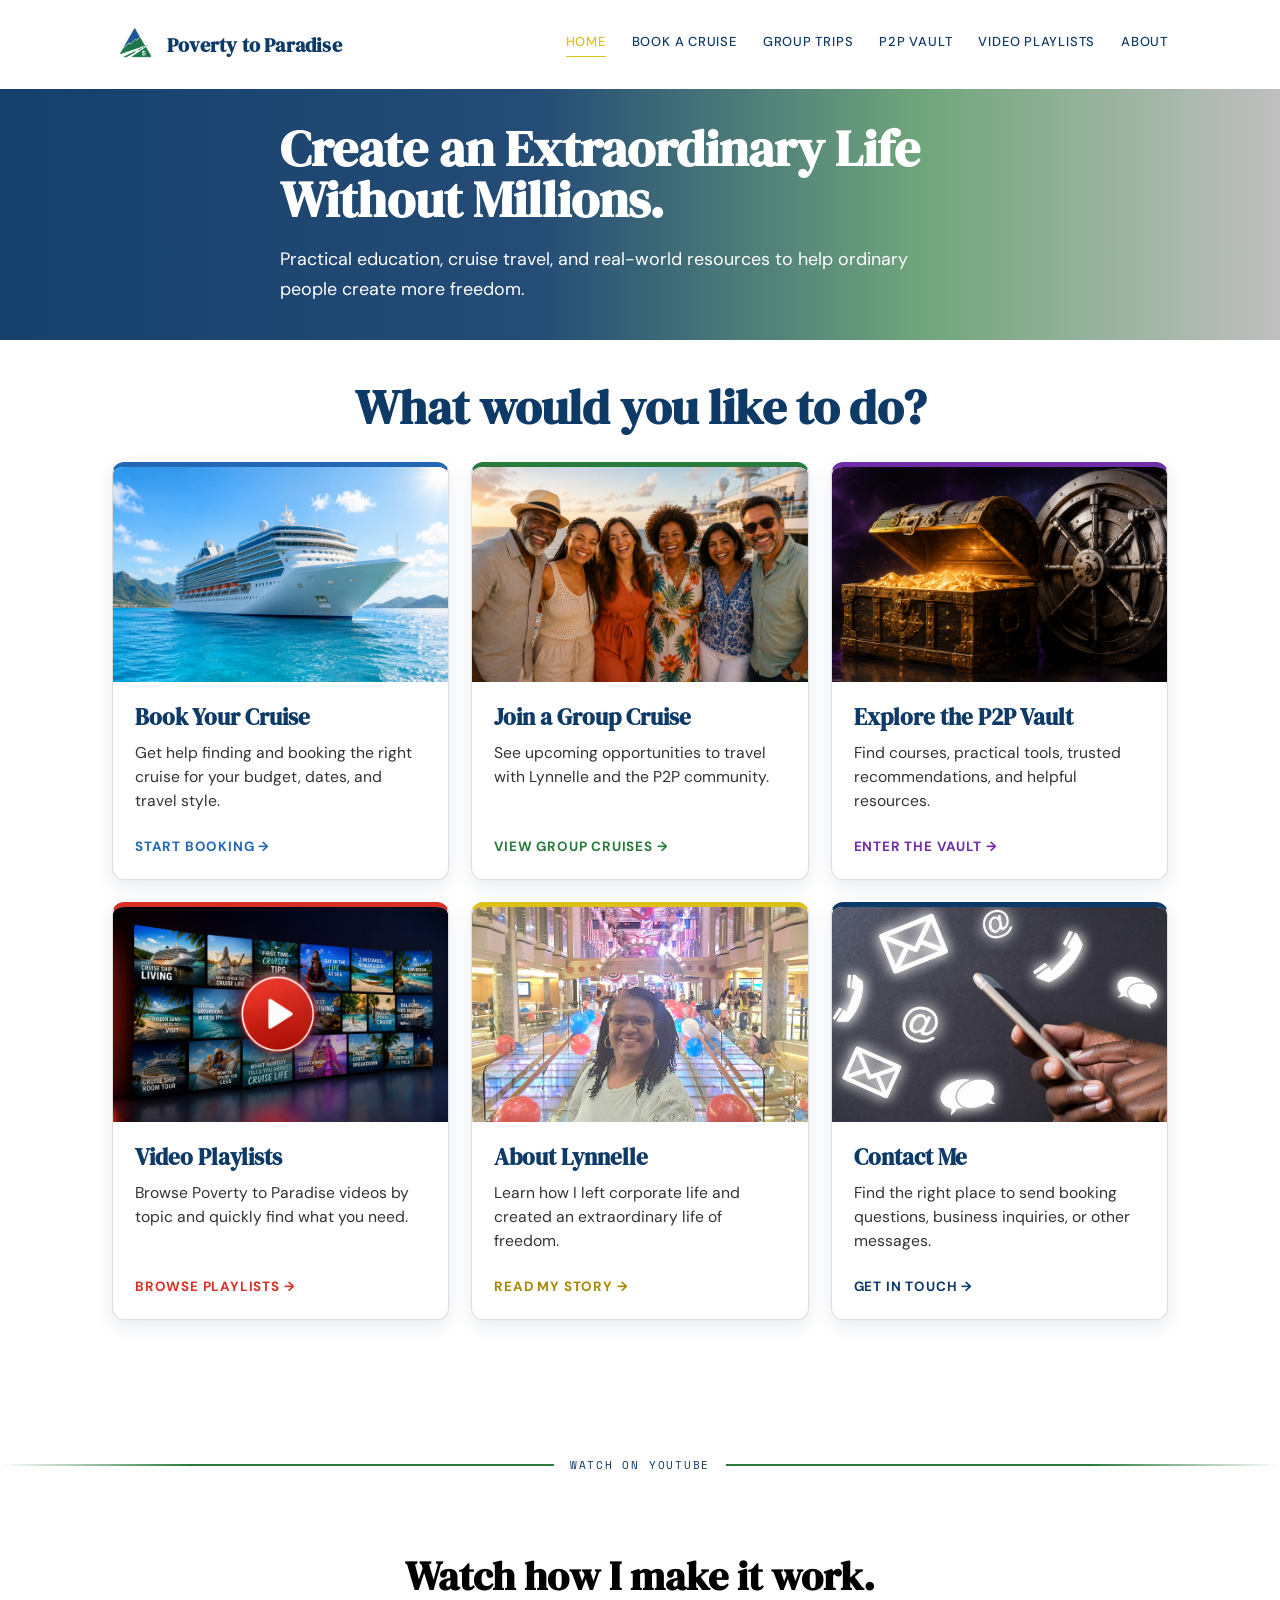
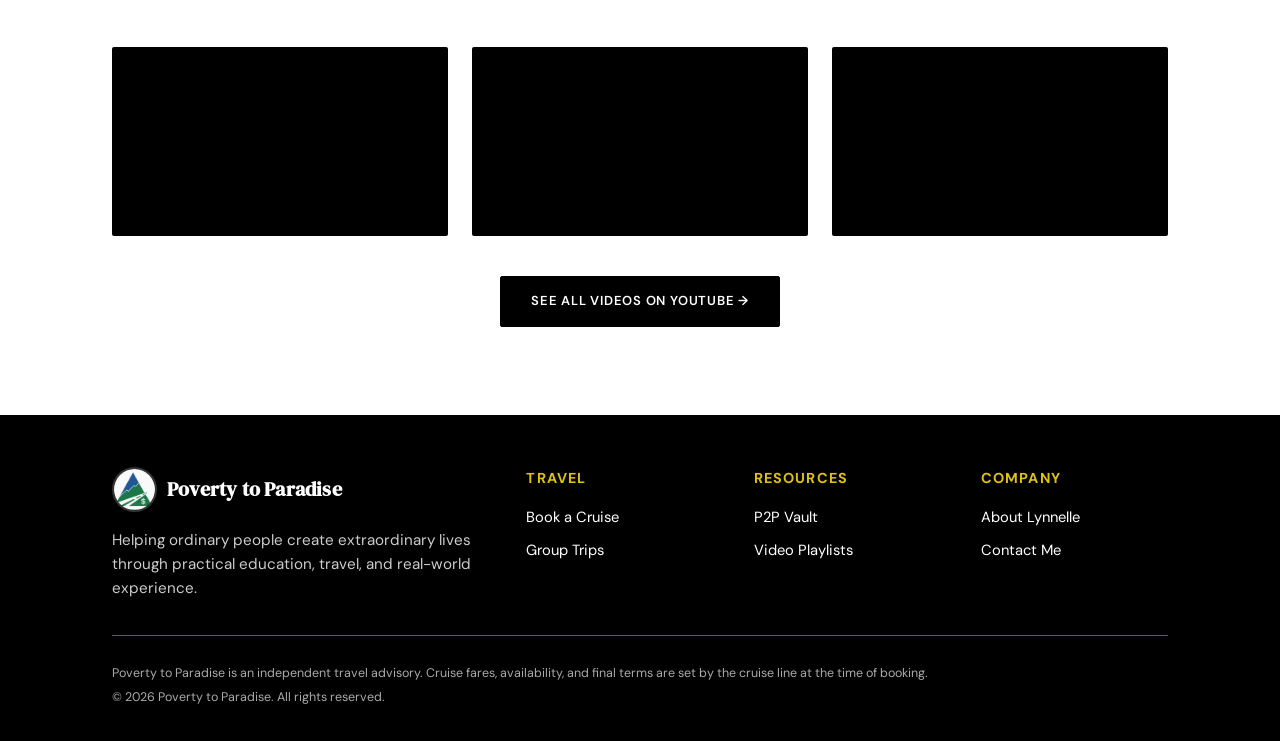
==== commit d0f7273e: "Update index.html" ====
--- a/index.html
+++ b/index.html
@@ -171,7 +171,7 @@
   <div class="wrap">
     <div class="section-head" style="text-align:center; max-width:100%;">
       
-      <h2>Watch YouTube Videos</h2>
+      <h2>Watch how I make it work.</h2>
     </div>
     <div class="yt-grid" id="yt-grid">
       <div class="yt-video-wrap">
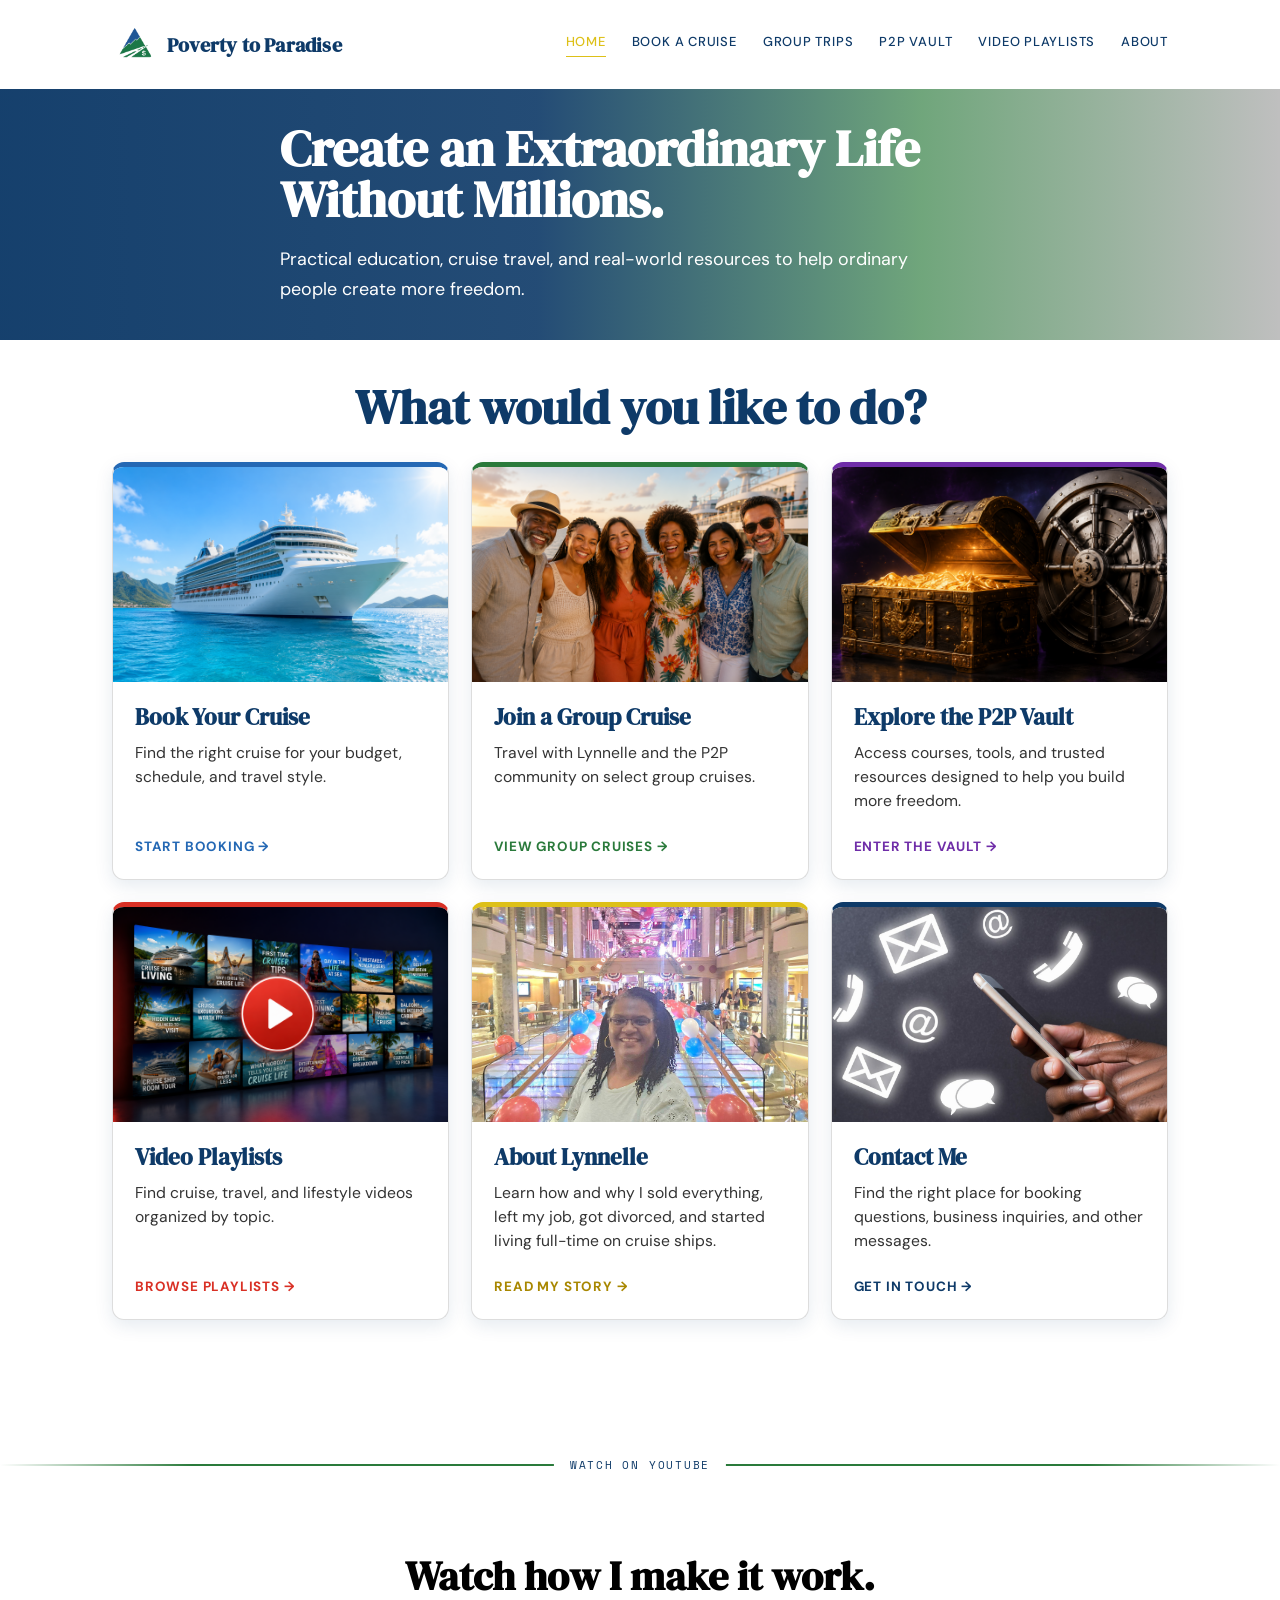
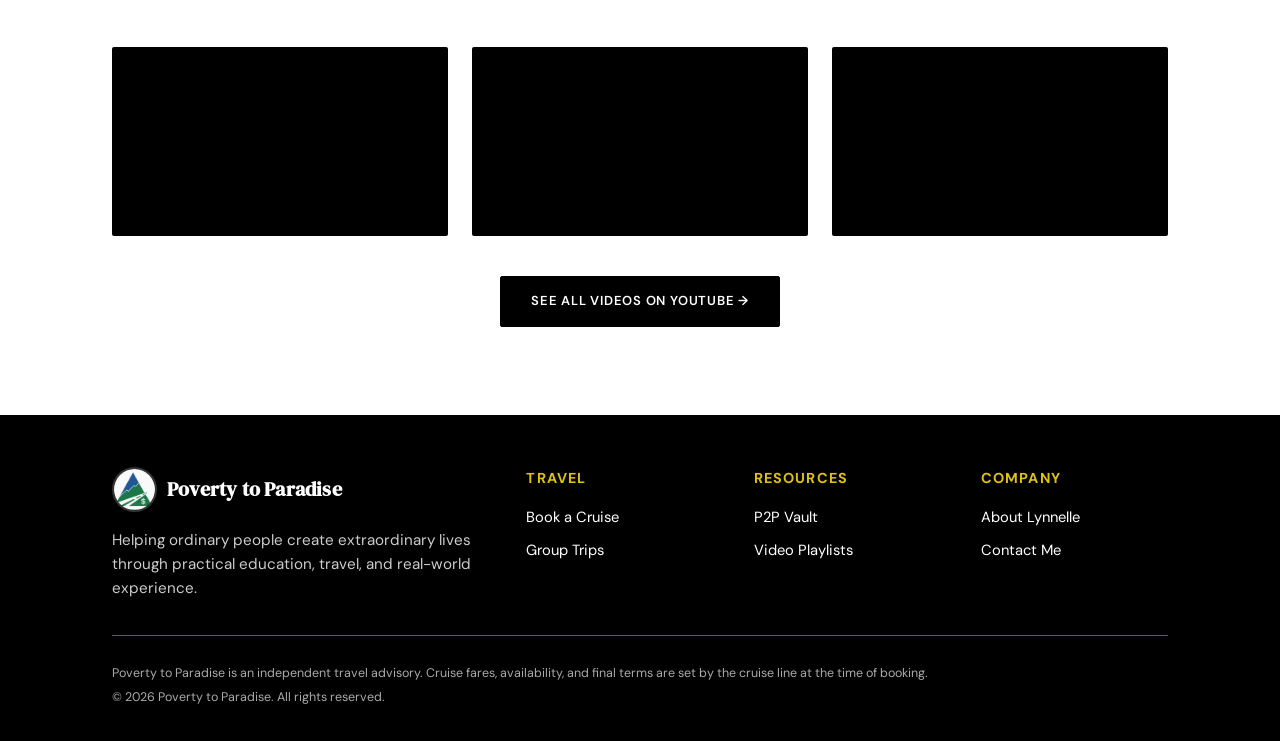
==== commit 8ad933d9: "Update home page card descriptions" ====
--- a/index.html
+++ b/index.html
@@ -66,7 +66,7 @@
         >
         <div class="home-option-content">
           <h3>Book Your Cruise</h3>
-          <p>Get help finding and booking the right cruise for your budget, dates, and travel style.</p>
+          <p>  Find the right cruise for your budget, schedule, and travel style.  </p>
           <span class="home-option-link">Start Booking →</span>
         </div>
       </a>
@@ -80,7 +80,7 @@
         >
         <div class="home-option-content">
           <h3>Join a Group Cruise</h3>
-          <p>See upcoming opportunities to travel with Lynnelle and the P2P community.</p>
+          <p>Travel with Lynnelle and the P2P community on select group cruises.</p>
           <span class="home-option-link">View Group Cruises →</span>
         </div>
       </a>
@@ -94,7 +94,7 @@
         >
         <div class="home-option-content">
           <h3>Explore the P2P Vault</h3>
-          <p>Find courses, practical tools, trusted recommendations, and helpful resources.</p>
+          <p>Access courses, tools, and trusted resources designed to help you build more freedom.</p>
           <span class="home-option-link">Enter the Vault →</span>
         </div>
       </a>
@@ -108,7 +108,7 @@
         >
         <div class="home-option-content">
           <h3>Video Playlists</h3>
-          <p>Browse Poverty to Paradise videos by topic and quickly find what you need.</p>
+          <p>Find cruise, travel, and lifestyle videos organized by topic.</p>
           <span class="home-option-link">Browse Playlists →</span>
         </div>
       </a>
@@ -122,7 +122,7 @@
         >
         <div class="home-option-content">
           <h3>About Lynnelle</h3>
-          <p>Learn how I left corporate life and created an extraordinary life of freedom.</p>
+          <p>Learn how and why I sold everything, left my job, got divorced, and started living full-time on cruise ships.</p>
           <span class="home-option-link">Read My Story →</span>
         </div>
       </a>
@@ -136,7 +136,7 @@
         >
         <div class="home-option-content">
           <h3>Contact Me</h3>
-          <p>Find the right place to send booking questions, business inquiries, or other messages.</p>
+          <p>Find the right place for booking questions, business inquiries, and other messages.</p>
           <span class="home-option-link">Get in Touch →</span>
         </div>
       </a>
@@ -259,18 +259,27 @@
 
       var latestVideo = data.videoIds[0];
 
-      grid.innerHTML =
-        '<div class="yt-video-wrap">' +
-          '<iframe src="https://www.youtube.com/embed/P7xL4TmrkFI" title="How It All Started" allowfullscreen></iframe>' +
-        '</div>' +
-
-        '<div class="yt-video-wrap">' +
-          '<iframe src="https://www.youtube.com/embed/Dkv3i4Ch71U" title="Most Watched Video" allowfullscreen></iframe>' +
-        '</div>' +
-
-        '<div class="yt-video-wrap">' +
-          '<iframe src="https://www.youtube.com/embed/' + latestVideo + '" title="Most Recent Video" allowfullscreen></iframe>' +
-        '</div>';
+  grid.innerHTML =
+  '<div class="yt-video-item">' +
+    '<h3>How It All Started</h3>' +
+    '<div class="yt-video-wrap">' +
+      '<iframe src="https://www.youtube.com/embed/P7xL4TmrkFI" title="How It All Started" allowfullscreen></iframe>' +
+    '</div>' +
+  '</div>' +
+
+  '<div class="yt-video-item">' +
+    '<h3>Most Watched Video</h3>' +
+    '<div class="yt-video-wrap">' +
+      '<iframe src="https://www.youtube.com/embed/Dkv3i4Ch71U" title="Most Watched Video" allowfullscreen></iframe>' +
+    '</div>' +
+  '</div>' +
+
+  '<div class="yt-video-item">' +
+    '<h3>Most Recent Video</h3>' +
+    '<div class="yt-video-wrap">' +
+      '<iframe src="https://www.youtube.com/embed/' + latestVideo + '" title="Most Recent Video" allowfullscreen></iframe>' +
+    '</div>' +
+  '</div>';
     })
     .catch(function(){});
 })();
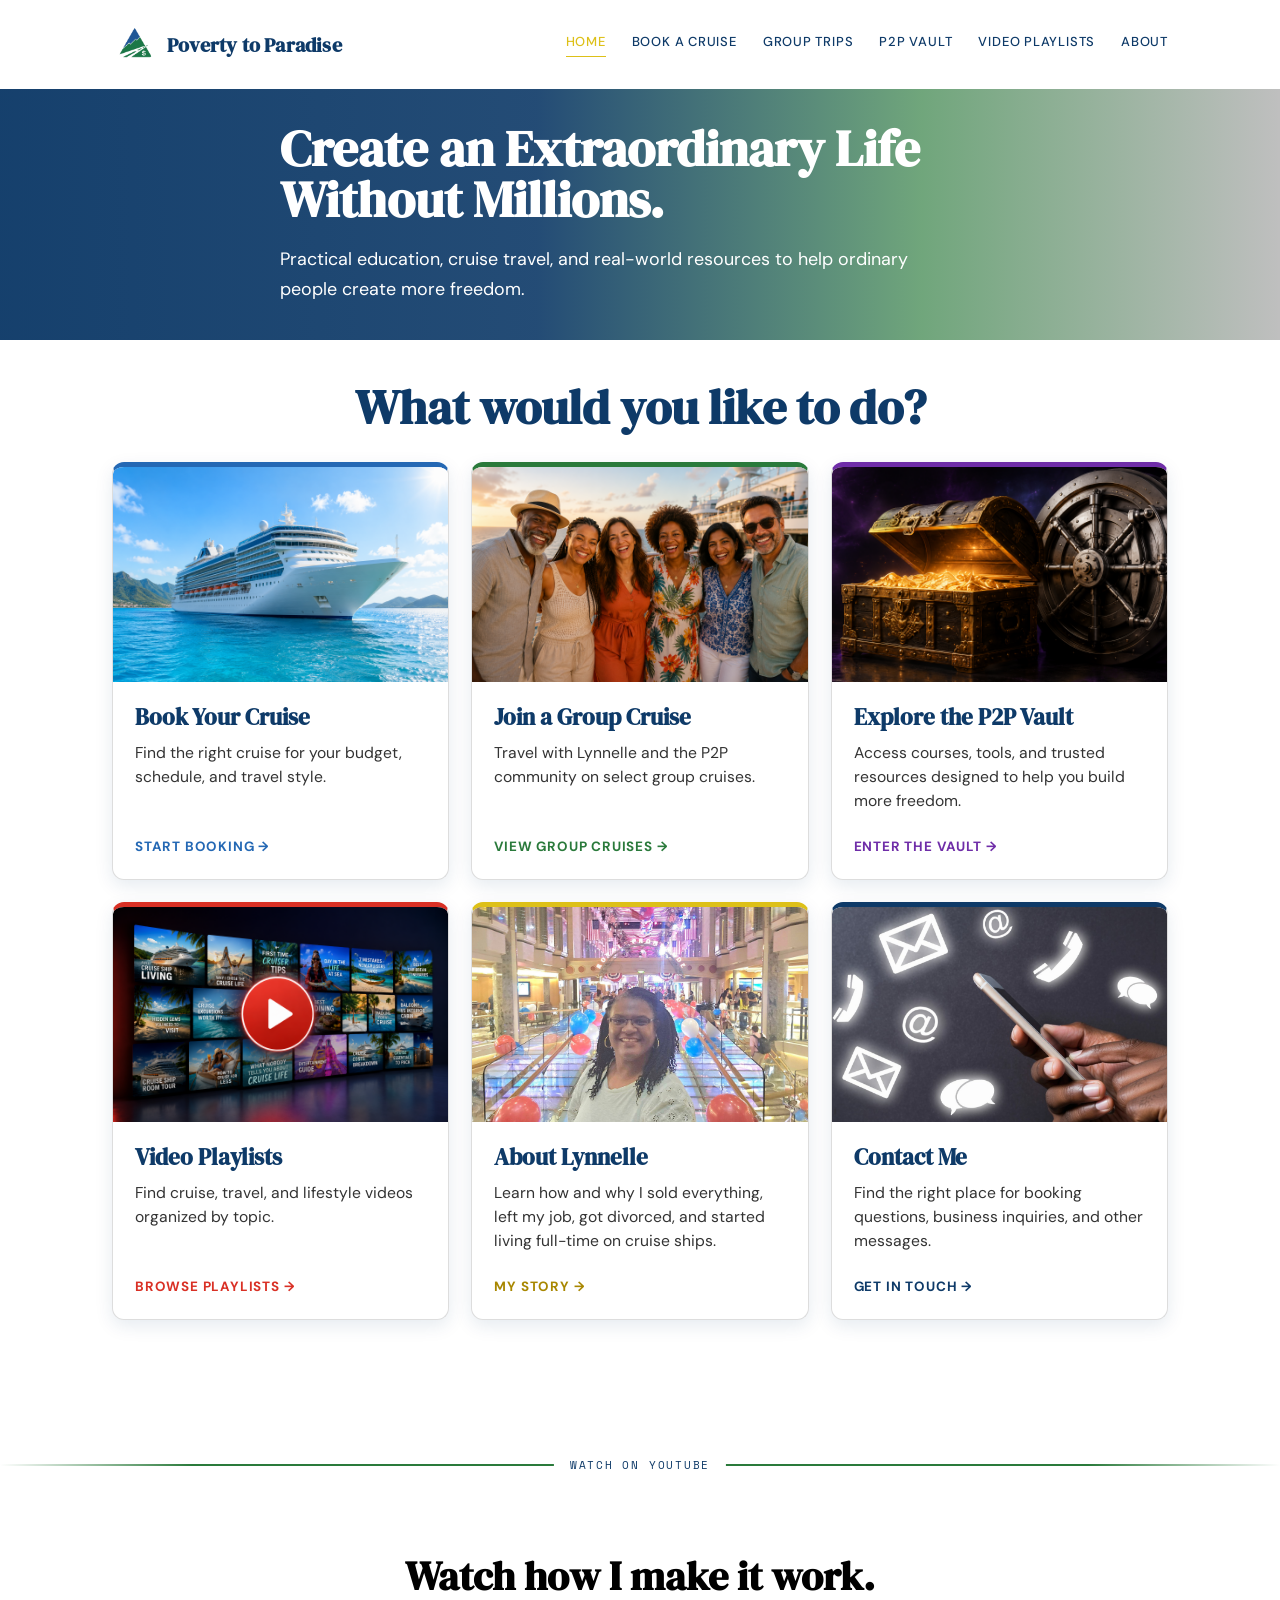
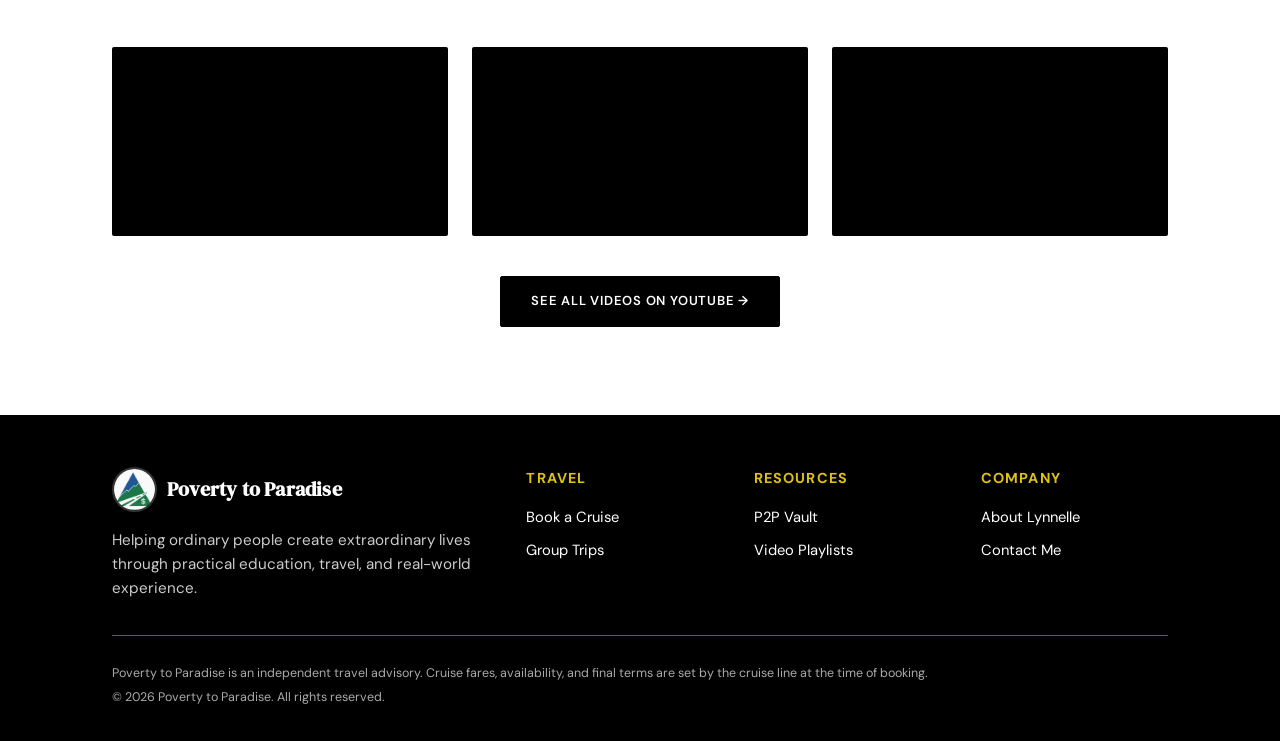
==== commit 1cb1ad42: "Update Read My Story" ====
--- a/index.html
+++ b/index.html
@@ -123,7 +123,7 @@
         <div class="home-option-content">
           <h3>About Lynnelle</h3>
           <p>Learn how and why I sold everything, left my job, got divorced, and started living full-time on cruise ships.</p>
-          <span class="home-option-link">Read My Story →</span>
+          <span class="home-option-link">My Story →</span>
         </div>
       </a>
 
